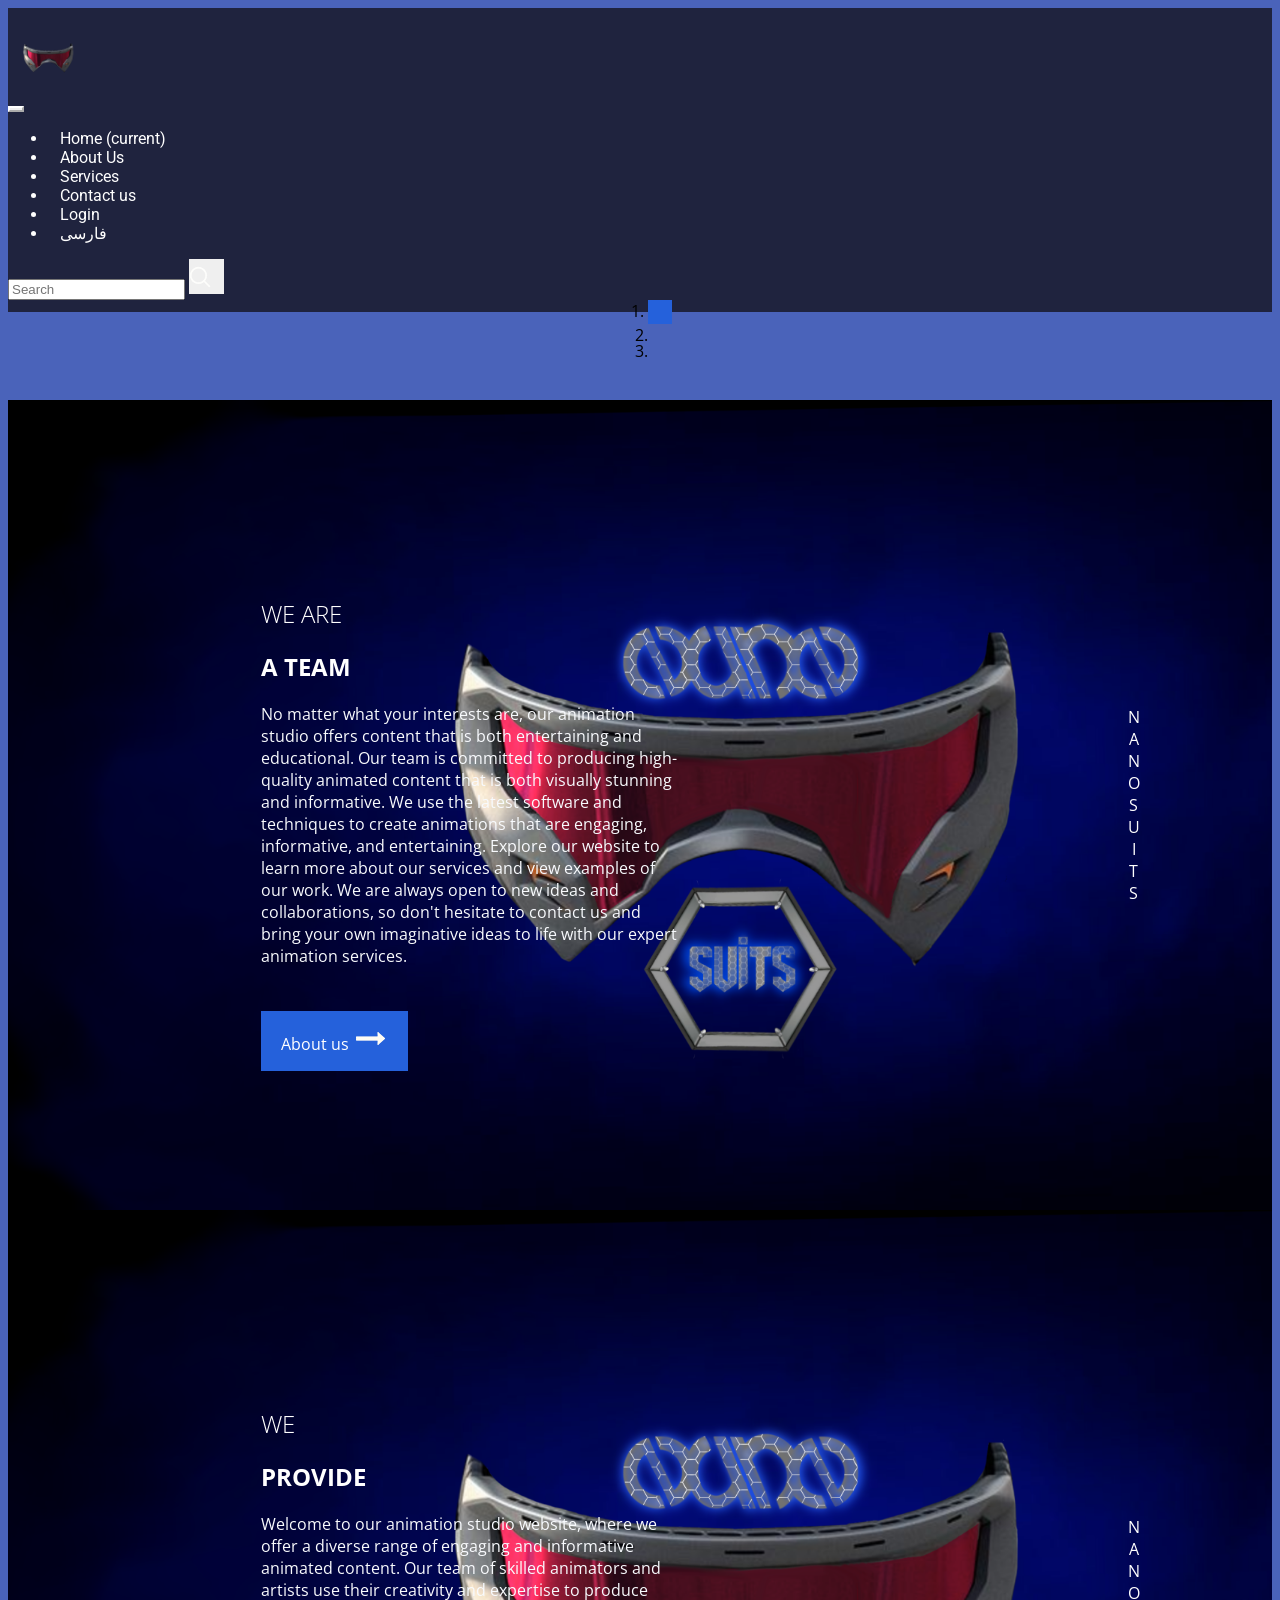
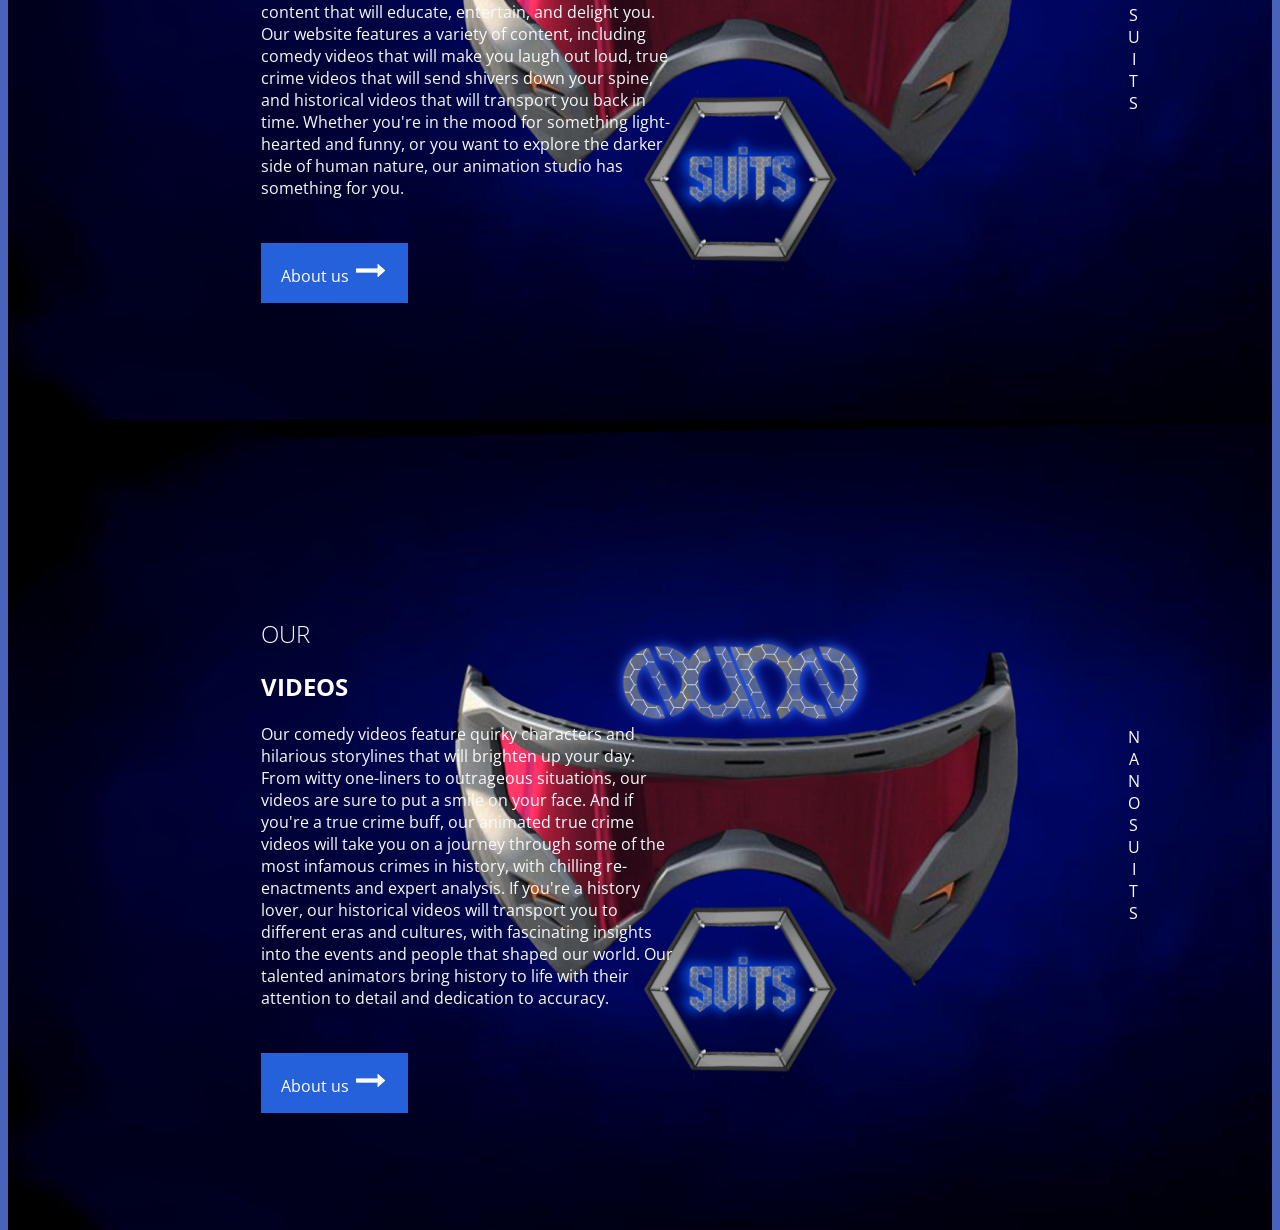
==== index.html @ 0469ad99 "Add files via upload" ====
<!DOCTYPE html>
<html>

<head>
  <!-- Basic -->
  <meta charset="utf-8" />
  <meta http-equiv="X-UA-Compatible" content="IE=edge" />
  <!-- Mobile Metas -->
  <meta name="viewport" content="width=device-width, initial-scale=1, shrink-to-fit=no" />
  <!-- Site Metas -->
  <meta name="keywords" content="" />
  <meta name="description" content="" />
  <meta name="author" content="" />

  <title>Nano Suits</title>

  <!-- slider stylesheet -->
  <link rel="stylesheet" type="text/css"
    href="https://cdnjs.cloudflare.com/ajax/libs/OwlCarousel2/2.1.3/assets/owl.carousel.min.css" />

  <!-- bootstrap core css -->
  <link rel="stylesheet" type="text/css" href="css/bootstrap.css" />

  <!-- fonts style -->
  <link href="https://fonts.googleapis.com/css?family=Open+Sans:300,400,600,700|Roboto:400,500&display=swap"
    rel="stylesheet" />
  <!-- Custom styles for this template -->
  <link href="css/style.css" rel="stylesheet" />
  <!-- responsive style -->
  <link href="css/responsive.css" rel="stylesheet" />
</head>

<body>
  <!-- header section strats -->
  <header class="header_section">
    <div class="container">
      <nav class="navbar navbar-expand-lg custom_nav-container ">
        <a class="navbar-brand" href="#">
          <div class="logo_box">
            <img src="images/logo.png" alt="" />
          </div>
        </a>
        <button class="navbar-toggler" type="button" data-toggle="collapse" data-target="#navbarSupportedContent"
          aria-controls="navbarSupportedContent" aria-expanded="false" aria-label="Toggle navigation">
          <span class="navbar-toggler-icon"></span>
        </button>

        <div class="collapse navbar-collapse" id="navbarSupportedContent">
          <ul class="navbar-nav ml-auto mr-2">
            <li class="nav-item active">
              <a class="nav-link" href="index.html">Home <span class="sr-only">(current)</span></a>
            </li>
            <li class="nav-item">
              <a class="nav-link" href="en/aboutEn.html">About Us </a>
            </li>
            <li class="nav-item">
              <a class="nav-link" href="en/serviceEn.html">Services</a>
            </li>
            <li class="nav-item">
              <a class="nav-link" href="../contact.html">Contact us</a>
            </li>
            <li class="nav-item">
              <a class="nav-link" href="login.php">Login</a>
            </li>
            <li class="nav-item">
              <a class="nav-link" href="Pe/indexPe.html">فارسی</a>
            </li>
          </ul>
          <form class="form-inline my-2 my-lg-0">
            <input class="form-control nav_search-input mr-sm-2 d-none" type="search" placeholder="Search"
              aria-label="Search" value="" />
            <button class="btn  my-2 my-sm-0 nav_search-btn" type="submit"></button>
          </form>
        </div>
      </nav>
    </div>
  </header>
  <!-- end header section -->

  <!-- slider section -->
  <section class=" slider_section">
    <div id="carouselExampleIndicators" class="carousel slide vert" data-ride="carousel">
      <ol class="carousel-indicators">
        <li data-target="#carouselExampleIndicators" data-slide-to="0" class="active"></li>
        <li data-target="#carouselExampleIndicators" data-slide-to="1"></li>
        <li data-target="#carouselExampleIndicators" data-slide-to="2"></li>
      </ol>
      <div class="carousel-inner">
        <div class="carousel-item active">
          <div class="slider_box">
            <div class="fixed_company-detail">
              <p>
                Nano Suits
              </p>
            </div>
            <div class="slider-detail">
              <div class="slider_detail-heading">
                <h2>
                  We Are
                </h2>
                <h1>
                  A team
                </h1>
              </div>
              <div class="slider_detail-text">
                <p>
                  No matter what your interests are, our animation studio offers content that is both entertaining and educational.
                   Our team is committed to producing high-quality animated content that is both visually stunning and informative. 
                  We use the latest software and techniques to create animations that are engaging, informative, and entertaining. 
                  Explore our website to learn more about our services and view examples of our work. We are always open to new ideas and collaborations,
                   so don't hesitate to contact us and bring your own imaginative ideas to life with our expert animation services.
                </p>
              </div>
              <div class="slider_detail-btn">
                <a href="en/aboutEn.html">
                  <span>
                    About us
                  </span>
                  <img src="images/arrow.png" alt="" class="ml-2" />
                </a>
              </div>
            </div>
          </div>
        </div>
        <div class="carousel-item">
          <div class="slider_box">
            <div class="fixed_company-detail">
              <p>
                Nano Suits
              </p>
            </div>
            <div class="slider-detail">
              <div class="slider_detail-heading">
                <h2>
                  We 
                </h2>
                <h1>
                  Provide
                </h1>
              </div>
              <div class="slider_detail-text">
                <p>
                  Welcome to our animation studio website, where we offer a diverse range of engaging and informative animated content. 
                  Our team of skilled animators and artists use their creativity and expertise to produce content that will educate, entertain, and delight you.
                   Our website features a variety of content, including comedy videos that will make you laugh out loud, true crime videos that will send shivers down your spine, and historical videos that will transport you back in time. Whether you're in the mood for something light-hearted and funny, or you want to explore the darker side of human nature, our animation studio has something for you.
                </p>
              </div>
              <div class="slider_detail-btn">
                <a href="en/aboutEn.html">
                  <span>
                    About us
                  </span>
                  <img src="images/arrow.png" alt="" class="ml-2" />
                </a>
              </div>
            </div>
          </div>
        </div>
        <div class="carousel-item">
          <div class="slider_box">
            <div class="fixed_company-detail">
              <p>
                Nano Suits
              </p>
            </div>
            <div class="slider-detail">
              <div class="slider_detail-heading">
                <h2>
                  Our 
                </h2>
                <h1>
                  Videos
                </h1>
              </div>
              <div class="slider_detail-text">
                <p>
                  Our comedy videos feature quirky characters and hilarious storylines that will brighten up your day. 
                  From witty one-liners to outrageous situations, our videos are sure to put a smile on your face. 
                  And if you're a true crime buff, our animated true crime videos will take you on a journey through some of the most infamous crimes in history, 
                  with chilling re-enactments and expert analysis.
                  If you're a history lover, our historical videos will transport you to different eras and cultures, with fascinating insights into the events 
                  and people that shaped our world. Our talented animators bring history to life with their attention to detail and dedication to accuracy.                 
                </p>
              </div>
              <div class="slider_detail-btn">
                <a href="en/aboutEn.html">
                  <span>
                    About us
                  </span>
                  <img src="images/arrow.png" alt="" class="ml-2" />
                </a>
              </div>
            </div>
          </div>
        </div>
      </div>
      <a class="carousel-control-prev" href="#carouselExampleIndicators" role="button" data-slide="prev">
        <span class="carousel-control-prev-icon" aria-hidden="true"></span>
        <span class="sr-only">Previous</span>
      </a>
      <a class="carousel-control-next" href="#carouselExampleIndicators" role="button" data-slide="next">
        <span class="carousel-control-next-icon" aria-hidden="true"></span>
        <span class="sr-only">Next</span>
      </a>
    </div>
  </section>

  <!-- end slider section -->

  <!-- welcome section -->
  <!-- <section class="welcome_section layout_padding">
    <div class="container-fluid">
      <div class="row">
        <div class=" col-md-6">
          <div>
            <img class="img-fluid" src="images/welcome.jpg" alt="" />
          </div>
        </div>
        <div class=" col-md-6">
          <div class="welcome_detail">
            <h3>
              our
            </h3>
            <h2>
               way
            </h2>
            <p>
              No matter what your interests are, our animation studio offers content that is both entertaining and educational. Our team is committed to producing high-quality animated content that is both visually stunning and informative. 
              We use the latest software and techniques to create animations that are engaging, informative, and entertaining. Explore our website to learn more about our services and view examples of our work. We are always open to new ideas and collaborations, so don't hesitate to contact us and bring your own imaginative ideas to life with our expert animation services.
              
            </p>
            <div class="welcome_detail-btn">
              <a href="">
                <span>
                  Read More
                </span>
                <img src="images/arrow-black.png" alt="" class="ml-2" />
              </a>
            </div>
          </div>
        </div>
      </div>
    </div>
  </section> -->
  <!-- end welcome section -->

  <!-- service section -->

  <!-- <section class="service_section ">
    <div class="container">
      <div class="service_detail">
        <h3>
          our moments 
        </h3>
        <h2>
          to share
        </h2>
      </div>
      <div class="service_img-container">
        <div class="service_img-box i-box-1">
          <a href="en/TheDailyQuotesEn.html"> The Daily Quotes </a>
        </div>
        <div class="service_img-box i-box-2">
          <a href="en/SienceCupEn.html"> Sience Cup </a>
        </div>
        <div class="service_img-box i-box-2">
          <a href="en/SiFiEn.html"> Si-Fi </a>
        </div>
        <div class="service_img-box i-box-1">
          <a href="en/PhysicsForEveryoneEn.html"> Physics For Everyone </a>
        </div>
        <div class="service_img-box i-box-3">
          <a href="en/fluffyFruitsEn.html"> fluffy fruits </a>
        </div>
        <div class="service_img-box i-box-4">
          <a href="en/ButWhyEn.html"> But why </a>
        </div>
        <div class="service_img-box i-box-5">
          <a href="en/HistoryEn.html"> History </a>
        </div>
        <div class="service_img-box i-box-6">
          <a href="en/psychoEn.html"> Psycho Sphere </a>
        </div>
        <div class="service_img-box i-box-1">
          <a href="en/simpleGunner.html"> Simple Gunner </a>
        </div>
      </div>
      <div class="service_btn">
        <a href="">
          <span>
            Read More
          </span>
          <img src="images/arrow-black.png" alt="" class="ml-2" />
        </a>
      </div>
    </div>
  </section> -->

  <!-- end service section -->

  <!-- security section -->

  <!-- <section class="security_section layout_padding">
    <h3>
      Our Top 


    </h3>
    <h2>
      Release
    </h2>
    <div class="security_container">
      <div class="carousel-wrap">
        <div class="owl-carousel">
          <div class="item">
            <div class="security_img-box i-box-1">
              <a href=""> View More</a>
            </div>
          </div>
          <div class="item">
            <div class="security_img-box i-box-2">
              <a href=""> View More</a>
            </div>
          </div>
          <div class="item">
            <div class="security_img-box i-box-3">
              <a href=""> View More</a>
            </div>
          </div>

        </div>
      </div>
    </div>
    <div class="security_btn">
      <a href="">
        <span>
          Read More
        </span>
        <img src="images/arrow-black.png" alt="" class="ml-2" />
      </a>
    </div>
  </section> -->

  <!-- end security section -->


  <!-- story section -->
<!-- 
  <section class="layout_padding story_section">
    <div class="container-fluid">
      <div class="row">
        <div class=" col-md-6">
          <div>
            <img class="img-fluid" src="images/security.jpg" alt="" />
          </div>
        </div>
        <div class=" col-md-6">
          <div class="story_detail">
            <h3>
              Our
            </h3>
            <h2>
              Success Stories
            </h2>
            <p>
              Story of a sience lover animation team with its fun frames
            </p>
            <div class="story_detail-btn">
              <a href="">
                <span>
                  Read More
                </span>
                <img src="images/arrow-black.png" alt="" class="ml-2" />
              </a>
            </div>
          </div>
        </div>
      </div>
    </div>
  </section> -->

  <!-- end story section -->

  <!-- contact section -->
  <section class="contact_section layout_padding-top">
    <div class="container-fluid">
      <div class="row">
        <div class=" col-md-6">
          <div id="map" class="h-100 w-100 ">
            <iframe src="https://www.google.com/maps/embed?pb=!1m18!1m12!1m3!1d3468.4149896916256!2d52.47567531549791!3d2
            9.620688045419886!2m3!1f0!2f0!3f0!3m2!1i1024!2i768!4f13.1!3m3!1m2!1s0x3fb213c6233230bd%3A0x8bb3fa8abf10c9ea!2sFars%20Provinc
            e%2C%20Shiraz%2C%20Golshan%2C%20Shahid%20Aghaie%20St%2C%20Iran!5e0!3m2!1sen!2sat!4v1665692423628!5m2!1sen!2
            sat" width="895" height="590" style="border:0;" allowfullscreen="" loading="lazy"
              referrerpolicy="no-referrer-when-downgrade"></iframe>

          </div>
        </div>
        <div class=" col-md-6 contact_form-container">
          <div class="contact_box">
            <form methos="post" action="submit.php">
              <input type="text" name="Name" placeholder="Your Name" required>
              <input type="email" name="Email" placeholder="Email" required>
              <input type="tel" name="Number" placeholder="Phone Number with country code" required>
              <input type="text" name="Message" placeholder="Message" required>
              <div>
                <button type="submit">
                  Submit
                </button>
              </div>
            </form>
          </div>
        </div>
      </div>

    </div>
    </div>
  </section>

  <!-- end contact section -->

  <!-- info section -->
  <section class="info_section layout_padding">
    <div class="container">
      <div class="row">
        <div class=" col-md-4 info_detail">
          <div>
            <p>
              to contact us please fill the form or send an email.<br>
              with newsletter u will be notified with release of each of our series, definately no spamm thing.
            </p>
          </div>
        </div>
        <div class=" col-md-4 address_container">
          <!-- <div>
            <h3>
              Address:
            </h3>
            <div class="address_link-container">
              <a href="">
                <img src="images/location.png" alt="">
                <span> Address: 
                </span>
              </a>
              <a href="">
                <img src="images/phone.png" alt="">
                <span> Tel: 
                </span>
              </a>
              <a href="">
                <img src="images/mail.png" alt="">
                <span>
                  Email: 
                </span>
              </a>
            </div>
          </div> -->
        </div>
        <div class=" col-md-4 news_container">
          <div>
            <div>
              <h3>
                newsletter

              </h3>
              <form action="">
                <input type="email" name="newsletter" id="newsletter" placeholder="ENTER YOUR EMAIL">
                <div>
                  <button type="submit">
                    Subscribe
                  </button>
                </div>
              </form>
            </div>
            <div class="social_container">
              <div>
                <img src="images/fb.png" alt="">
              </div>
              <div>
                <img src="images/twitter.png" alt="">
              </div>
              <div>
                <img src="images/linkedin.png" alt="">
              </div>
              <div>
                <img src="images/youtube.png" alt="">
              </div>
            </div>
          </div>
        </div>
      </div>
    </div>
  </section>

  <!-- end info section -->


  <!-- footer section -->
  <section class="container-fluid footer_section">
    <p>
      Copyright &copy; 2019 All Rights Reserved 
      <a href="https://html.design/"> Html Templates</a>
    </p>
  </section>
  <!-- footer section -->

  <script type="text/javascript" src="js/jquery-3.4.1.min.js"></script>
  <script type="text/javascript" src="js/bootstrap.js"></script>
  <script type="text/javascript" src="https://cdnjs.cloudflare.com/ajax/libs/OwlCarousel2/2.2.1/owl.carousel.min.js">
  </script>
  <script type="text/javascript">
    $(".owl-carousel").owlCarousel({
      loop: true,
      margin: 20,
      nav: true,
      navText: [],
      autoplay: true,
      autoplayHoverPause: true,
      responsive: {
        0: {
          items: 1
        },
        600: {
          items: 2
        },
        1000: {
          items: 3
        }
      }
    });
  </script>

  <script>
    $(".nav_search-btn").click(function () {
      if ($(".nav_search-input").hasClass("d-none")) {
        event.preventDefault();
        $(".nav_search-input")
          .animate({
            left: "-1000px"
          },
            "1000000"
          )
          .removeClass("d-none");
      } else {
        $(".nav_search-input")
          .animate({
            left: "0px"
          },
            "1000000"
          )
          .addClass("d-none");
      }
    });
  </script>

  <script>
    // This example adds a marker to indicate the position of Bondi Beach in Sydney,
    // Australia.
    function initMap() {
      var map = new google.maps.Map(document.getElementById('map'), {
        zoom: 11,
        center: {
          lat: 40.645037,
          lng: -73.880224
        },
      });

      var image = 'images/maps-and-flags.png';
      var beachMarker = new google.maps.Marker({
        position: {
          lat: 40.645037,
          lng: -73.880224
        },
        map: map,
        icon: image
      });
    }
  </script>
  <!-- google map js -->

  <!-- end google map js -->

</body>

</html>
---- css/style.css ----
body {
  font-family: "Open Sans", sans-serif;
  background-color: #4a63ba ;
}

.layout_padding {
  padding: 75px 0;
}

.layout_padding-top {
  padding-top: 75px;
}

.layout_padding-bottom {
  padding-bottom: 75px;
}

/*header section*/

.header_section {
  font-family: "Roboto", sans-serif;
  background-color: #1f233e;
  color: #fff;
  min-height: 90px;
  padding: 1% 0;
}

.custom_nav-container.navbar-expand-lg .navbar-nav .nav-link {
  color: #fff;
  padding-left: 12px;
  padding-right: 12px;
}

a,
a:hover,
a:focus {
  text-decoration: none;
}

.btn,
.btn:focus {
  outline: none !important;
  box-shadow: none;
}

.custom_nav-container .navbar-toggler {
  border-color: #fff;
  outline: none;
}

.custom_nav-container .navbar-toggler .navbar-toggler-icon {
  background-image: url(../images/menu.png);
}

.custom_nav-container .nav_search-btn {
  background-image: url(../images/search-icon.png);

  background-size: 22px;
  background-repeat: no-repeat;
  background-position-y: 7px;
  width: 35px;
  height: 35px;
  padding: 0;
  border: none;
}

.navbar {
}

.nav-link:hover {
  color: #fefefe;
}

.logo_box {
  width: 80px;
}

.logo_box img {
  width: 100%;
}

.call_to_btn {
  display: inline-block;
  color: #fefefe;
  padding: 10px 35px;
  background-color: #f6bb08;
  margin-top: 5%;
  margin-bottom: 20%;
  border-radius: 0;
}

/*end header section*/

/* slider section */

.slider_section {
  height: calc(100vh - 90px);
}

.slider_section .carousel-indicators {
  top: 50%;
  left: -75px;
  transform: translateY(-50%);
  display: block;
  bottom: unset;
  right: unset;
}

.slider_section .carousel-indicators li {
  width: 16px;
  height: 16px;
  opacity: 1;
  margin: 0 auto;
}

.slider_section .carousel-indicators .active {
  width: 24px;
  height: 24px;
  background-color: #2561db;
}

.carousel-control-prev,
.carousel-control-next {
  display: none;
}

.vert .carousel-item-next.carousel-item-left,
.vert .carousel-item-prev.carousel-item-right {
  -webkit-transform: translate3d(0, 0, 0);
  transform: translate3d(0, 0, 0);
}

.vert .carousel-item-next,
.vert .active.carousel-item-right {
  -webkit-transform: translate3d(0, 100%, 0);
  transform: translate3d(0, 100% 0);
}

.vert .carousel-item-prev,
.vert .active.carousel-item-left {
  -webkit-transform: translate3d(0, -100%, 0);
  transform: translate3d(0, -100%, 0);
}

.slider_section .slider_box {
  display: flex;
  position: relative;
  height: calc(100vh - 90px);
  background-image: url(../images/banner.jpg);
  background-size: cover;
  background-repeat: no-repeat;
}

.slider_section .slider_box .fixed_company-detail {
  position: absolute;
  top: 50%;
  right: 10%;
  transform: translate(-50%, -50%);
}

.slider_section .slider_box .fixed_company-detail p {
  width: 12px;
  text-align: center;
  word-break: break-word;
  color: #fff;
  text-transform: uppercase;
}

.slider_section .slider_box .slider-detail {
  color: #fff;
  width: 60%;
  margin-top: 14%;
  margin-left: 20%;
}

.slider_section .slider_box .slider-detail .slider_detail-heading h2 {
  font-weight: 100;
  text-transform: uppercase;
}

.slider_section .slider_box .slider-detail .slider_detail-heading h1 {
  font-weight: 700;
  text-transform: uppercase;
}

.slider_section .slider_box .slider-detail .slider_detail-text {
  width: 55%;
  color: #f8fafd;
}

.slider_section .slider_box .slider-detail .slider_detail-btn {
  display: flex;
}

.slider_section .slider_box .slider-detail .slider_detail-btn a {
  margin-top: 28px;
  padding: 16px 20px;
  background-color: #2561db;
  color: #fff;
}

/* end slider section */



.test1ul {
  list-style-type: none;
  padding: 0;
  margin-top: 30px;
  display: flex;
  justify-content: center;
  align-items: center;
  flex-wrap: wrap;
}

.test2li {
  background-color: #a6422e;
  box-shadow: 0 2px 5px rgba(0, 0, 0, 0.1);
  border-radius: 5px;
  margin: 10px;
  padding: 20px;
  width: 300px;
  text-align: center;
  transition: box-shadow 0.3s ease-in-out;
}

li:hover {
  box-shadow: 0 4px 10px rgba(0, 0, 0, 0.1);
}

.job-description-placeholder {
  color: #bbbbbb;
  font-size: 12px;
  font-style: italic;
}




/* welcome section */
.welcome_section {
}

.welcome_section .col-md-6 {
  padding: 0 4%;
}

.welcome_detail {
  width: 75%;
}

.welcome_detail h2 {
  text-transform: uppercase;
  color: #0c0b09;
  font-weight: bold;
}

.welcome_detail h3 {
  text-transform: uppercase;
  color: #254a93;
  position: relative;
}

.welcome_detail h3::after {
  position: absolute;
  bottom: 0;
  left: 0;
  content: "";
  height: 1.5px;
  width: 140px;
  background-color: #36bb25;
}

.welcome_detail h2,
.welcome_detail p,
.welcome_detail .welcome_detail-btn {
  margin-top: 25px;
}

.welcome_section .welcome_detail-btn a,
.welcome_section .welcome_detail-btn a:hover {
  text-transform: uppercase;

  color: #0c0b09;
}

.welcome_section .welcome_detail-btn a img {
  width: 25px;
}

/* end welcome section */

/* service section */

.service_section .container {
  padding: 0 50px;
}

.service_detail h2 {
  text-transform: uppercase;
  color: #0c0b09;
  font-weight: bold;
}

.service_detail h3 {
  text-transform: uppercase;
  color: #254a93;
  position: relative;
}

.service_detail h3::after {
  position: absolute;
  bottom: 0;
  left: 0;
  content: "";
  height: 1.5px;
  width: 45px;
  background-color: #36bb25;
}

.service_section .service_img-container {
  display: flex;
  flex-wrap: wrap;
  padding-top: 40px;
}

.service_section .service_img-container .service_img-box {
  display: flex;
  justify-content: center;
  align-items: center;
  min-width: 300px;
  height: 500px;
  background-size: cover;
}

.service_img-container .service_img-box.i-box-1 {
  width: 60%;
  background-image: url(../images/biology.png);
}

.service_img-container .service_img-box.i-box-2 {
  width: 60%;
  background-image: url(../images/physicsac.png);
}

.service_img-container .service_img-box.i-box-3 {
  width: 60%;
  background-image: url(../images/realismt.png);
}

.service_img-container .service_img-box.i-box-4 {
  width: 60%;
  background-image: url(../images/SienceCup.png);
}

.service_img-container .service_img-box.i-box-5 {
  width: 60%;
  background-image: url(../images/elon_musk_sitting.png);
}

.service_img-container .service_img-box.i-box-6 {
  width: 60%;
  background-image: url(../images/psycho.png);
}

.service_section .service_img-container a,
.service_section .service_img-container a:hover {
  color: #fff;
  text-transform: uppercase;
  padding: 15px 40px;
}

.service_section .service_img-container .service_img-box:hover {
  cursor: pointer;
}

.service_section .service_img-container .service_img-box:hover a {
  background-color: #2561db;
}

.service_btn {
  margin-top: 20px;
  display: flex;
  justify-content: center;
}

.service_btn a,
.service_btn a:hover {
  text-transform: uppercase;

  color: #0c0b09;
}

.service_btn a img {
  width: 25px;
}

/* end service section */

/* security section */
.security_section {
}

.security_section h2 {
  text-transform: uppercase;
  color: #0c0b09;
  font-weight: bold;
  text-align: center;
  margin-bottom: 35px;
}

.security_section h3 {
  text-transform: uppercase;
  color: #254a93;
  position: relative;
  text-align: center;
}

.security_section h3::after {
  position: absolute;
  bottom: 0;
  left: 50%;
  transform: translateX(-50%);
  content: "";
  height: 1.5px;
  width: 140px;
  background-color: #36bb25;
}

.security_section .security_container {
  width: 90%;
  margin: 0 auto;
}

.security_section .security_img-box {
  display: flex;
  justify-content: center;
  align-items: center;
  background-size: cover;
  width: 300px;
  height: 490px;
  margin: 0 auto;
  z-index: 999;
}

.security_section .security_img-box.i-box-1 {
  background-image: url(../images/bikini.png);
}

.security_section .security_img-box.i-box-2 {
  background-image: url(../images/history.png);
}

.security_section .security_img-box.i-box-3 {
  background-image: url(../images/sifi.png);
}

.security_section .security_img-box.i-box-4 {
  background-image: url(../images/avocado.png);
}
.security_section .security_img-box a {
  display: none;
  opacity: 0;
  text-transform: uppercase;
  padding: 8px 12px;
  border: 1.5px solid #f0f0f0;
  color: #fff;
}

.security_section .security_img-box:hover a {
  display: inline-block;
  opacity: 1;
}

.security_btn {
  margin-top: 20px;
  display: flex;
  justify-content: center;
}

.security_btn a,
.security_btn a:hover {
  text-transform: uppercase;

  color: #0c0b09;
}

.security_btn a img {
  width: 25px;
}

.owl-carousel .owl-nav,
.owl-carousel .owl-nav.disabled {
  display: flex;
  justify-content: space-between;
  width: 100%;
  z-index: 0;
}

.owl-carousel .owl-nav .owl-next,
.owl-carousel .owl-nav .owl-prev {
  position: absolute;
  top: 50%;
  background-color: #254a93;
  width: 70px;
  height: 40px;
  background-repeat: no-repeat;
  background-size: 22px;
  background-position: 50%;
  transform: translateY(-50%);
}

.owl-carousel .owl-nav .owl-next {
  right: -25px;
  background-image: url(../images/right-arrow.png);
}

.owl-carousel .owl-nav .owl-prev {
  left: -25px;
  background-image: url(../images/left-arrow.png);
}

/* end security section */

.story_section {
  padding: 0 4%;
}

.story_section .container-fluid {
  -webkit-box-shadow: 1px -1px 24px -13px rgba(0, 0, 0, 0.75);
  -moz-box-shadow: 1px -1px 24px -13px rgba(0, 0, 0, 0.75);
  box-shadow: 1px -1px 24px -13px rgba(0, 0, 0, 0.75);
}

.story_section .col-md-6 {
  padding: 0;
  display: flex;
  align-items: center;
  background-color: #fcfcfc;
}

.story_detail {
  margin-left: 40px;
}

.story_detail h2 {
  text-transform: uppercase;
  color: #0c0b09;
  font-weight: bold;
}

.story_detail h3 {
  text-transform: uppercase;
  color: #254a93;

  margin: 0;
}

.story_detail {
  width: 85%;
}

.story_detail .story_detail-btn {
  margin-top: 25px;
}

.story_section .story_detail-btn a,
.story_section .story_detail-btn a:hover {
  text-transform: uppercase;

  color: #0c0b09;
}

.story_section .story_detail-btn a img {
  width: 25px;
}

.contact_form-container {
  background-image: url(../images/guards.jpg);
}

.contact_form-container form {
  display: flex;
  flex-direction: column;
  align-items: flex-start;
}

.contact_form-container .contact_box {
  background-color: #00004c;
  padding: 35px 40px;
  width: 50%;
  height: 70%;
  margin: 100px 50px;
}

.contact_form-container form input,
.contact_form-container form input:focus,
.contact_form-container form input:active {
  border: solid;
  background-color: rgb(67 67 144);
  border-bottom: 3px solid #00cc99;
  width: 85%;
  margin-top: 12px;
  outline: none;
  
}

.contact_form-container form button {
  border: none;
  background-color: #254a93;
  color: #fff;
  padding: 8px 20px;
  margin-top: 15px;
}

.contact_section .row .col-md-6 {
  padding: 0;
}

/* end contact section */

/* info section */
.info_section {
  background-color: #000202;
  font-family: "Roboto", sans-serif;
}

.info_section .info_detail {
  display: flex;
  align-items: center;
}

.info_section .info_detail p {
  color: #fff;
}

.address_link-container {
  display: block;
}

.address_link-container a {
  display: flex;
  color: #fff;
  margin: 15px 0;
  align-items: center;
}

.address_link-container a img {
  margin-right: 10px;
}

.info_section .news_container h3,
.info_section .address_container h3 {
  text-transform: uppercase;
  color: #fff;
  font-size: 22px;
}

.info_section .news_container form {
  margin: 28px 0;
}

.info_section .news_container form input {
  border: none;
  background-color: #fff;
  width: 70%;
  padding: 7px 10px;
}

.info_section .news_container form button {
  border: none;
  background-color: #254a93;
  color: #fff;
  font-size: 14px;
  padding: 8px 15px;
  margin-top: 15px;
  text-transform: uppercase;
}

.info_section .news_container .social_container {
  width: 50%;
  display: flex;
  justify-content: space-between;
}

.info_section .news_container .social_container > div {
}

/* end info section */

/* footer section*/

.footer_section {
  background-color: #254a93;
  padding: 20px 0;
  font-family: "Roboto", sans-serif;
}

.footer_section p {
  color: #fff;
  margin: 0;
  text-align: center;
}

.footer_section a {
  color: #fff;
}

/* end footer section*/
---- css/responsive.css ----
@media (max-width: 1120px) {}

@media (max-width: 992px) {
    .welcome_detail {
        width: 100%;

    }

    .service_img-container .service_img-box.i-box-1 {
        width: 100%;
    }

    .service_img-container .service_img-box.i-box-2 {
        width: 100%;
    }

    .service_img-container .service_img-box.i-box-3 {
        width: 100%;
    }

    .service_img-container .service_img-box.i-box-4 {
        width: 100%;
    }

    .service_img-container .service_img-box.i-box-5 {
        width: 100%;
    }
    
    .service_img-container .service_img-box.i-box-6 {
        width: 100%;
    }



    .contact_form-container .contact_box {
        width: 75%;

    }

    .contact_form-container form input,
    .contact_form-container form input:focus,
    .contact_form-container form input:active {
        width: 100%;
    }

    .service_img-container .service_img-box {
        margin-top: 35px;
    }

    .info_section .news_container .social_container {

        width: 100%;
    }

    .owl-carousel .owl-nav,
    .owl-carousel .owl-nav.disabled {

        display: flex;
        position: absolute;
        top: 110%;
        transform: translate(-50%);
        justify-content: space-between;
        width: 40%;
        z-index: 0;
        left: 50%;

    }
}

@media (max-width: 768px) {
    .welcome_detail {

        margin-top: 25px;
    }

    .story_detail {


        margin-top: 25px;

    }

    .contact_form-container form input,
    .contact_form-container form input:focus,
    .contact_form-container form input:active {

        width: 85%;

    }

    .service_section .container {

        padding: 0;

    }

    .col-md-4.address_container {

        margin-top: 25px;

    }

    .col-md-4.news_container {

        margin-top: 25px;

    }

    .contact_section .row .col-md-6 {

        padding: 0;
        display: flex;
        align-items: center;
        justify-content: center;

    }
}

@media (max-width: 576px) {
    .slider_section .slider_box .slider-detail .slider_detail-text {

        width: 85%;
    }

    .service_section .container {

        width: 90%;
    }

    .slider_section .carousel-indicators {

        top: 95%;
        left: 25%;

        display: flex;

        justify-content: space-between;
        width: 100px;
        align-items: center;

    }

    .owl-carousel .owl-nav,
    .owl-carousel .owl-nav.disabled {


        width: 75%;


    }

    .contact_form-container .contact_box {

        width: 85%;

    }

    .contact_form-container .contact_box {


        padding: 35px 35px;

        margin: 100px 25px;

    }

    .contact_form-container form input,
    .contact_form-container form input:focus,
    .contact_form-container form input:active {
        width: 100%;
    }

    .info_section .news_container form input {
        width: 90%;

    }

}

@media (max-width: 480px) {
    .service_section .service_img-container .service_img-box {


        min-width: 275px;
        height: 250px;


    }
}

@media (min-width: 1200px) {}
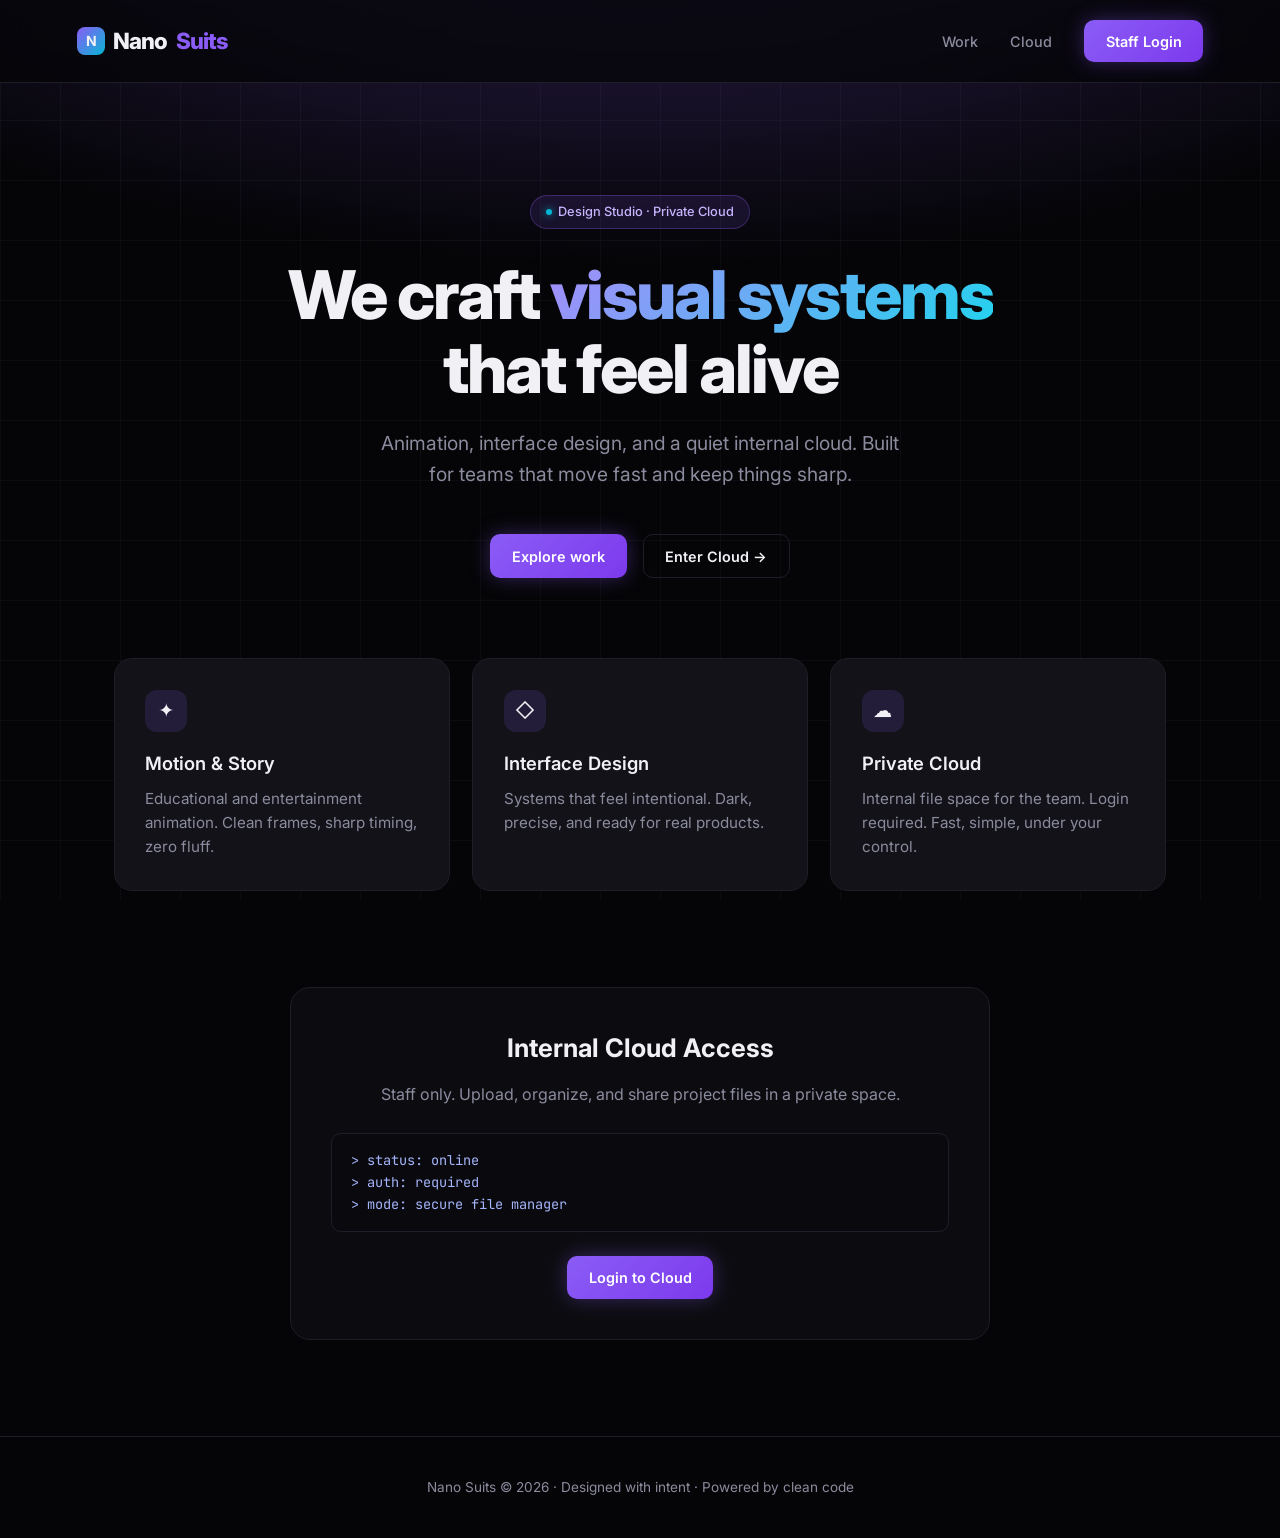
==== commit 17a0cced: "AI rewrite: modern dark design studio frontend - full clean rebuild" ====
--- a/index.html
+++ b/index.html
@@ -1,584 +1,334 @@
-<!DOCTYPE html>
-<html>
-
-<head>
-  <!-- Basic -->
-  <meta charset="utf-8" />
-  <meta http-equiv="X-UA-Compatible" content="IE=edge" />
-  <!-- Mobile Metas -->
-  <meta name="viewport" content="width=device-width, initial-scale=1, shrink-to-fit=no" />
-  <!-- Site Metas -->
-  <meta name="keywords" content="" />
-  <meta name="description" content="" />
-  <meta name="author" content="" />
-
-  <title>Nano Suits</title>
-
-  <!-- slider stylesheet -->
-  <link rel="stylesheet" type="text/css"
-    href="https://cdnjs.cloudflare.com/ajax/libs/OwlCarousel2/2.1.3/assets/owl.carousel.min.css" />
-
-  <!-- bootstrap core css -->
-  <link rel="stylesheet" type="text/css" href="css/bootstrap.css" />
-
-  <!-- fonts style -->
-  <link href="https://fonts.googleapis.com/css?family=Open+Sans:300,400,600,700|Roboto:400,500&display=swap"
-    rel="stylesheet" />
-  <!-- Custom styles for this template -->
-  <link href="css/style.css" rel="stylesheet" />
-  <!-- responsive style -->
-  <link href="css/responsive.css" rel="stylesheet" />
-</head>
-
-<body>
-  <!-- header section strats -->
-  <header class="header_section">
-    <div class="container">
-      <nav class="navbar navbar-expand-lg custom_nav-container ">
-        <a class="navbar-brand" href="#">
-          <div class="logo_box">
-            <img src="images/logo.png" alt="" />
-          </div>
-        </a>
-        <button class="navbar-toggler" type="button" data-toggle="collapse" data-target="#navbarSupportedContent"
-          aria-controls="navbarSupportedContent" aria-expanded="false" aria-label="Toggle navigation">
-          <span class="navbar-toggler-icon"></span>
-        </button>
-
-        <div class="collapse navbar-collapse" id="navbarSupportedContent">
-          <ul class="navbar-nav ml-auto mr-2">
-            <li class="nav-item active">
-              <a class="nav-link" href="index.html">Home <span class="sr-only">(current)</span></a>
-            </li>
-            <li class="nav-item">
-              <a class="nav-link" href="en/aboutEn.html">About Us </a>
-            </li>
-            <li class="nav-item">
-              <a class="nav-link" href="en/serviceEn.html">Services</a>
-            </li>
-            <li class="nav-item">
-              <a class="nav-link" href="../contact.html">Contact us</a>
-            </li>
-            <li class="nav-item">
-              <a class="nav-link" href="login.php">Login</a>
-            </li>
-            <li class="nav-item">
-              <a class="nav-link" href="Pe/indexPe.html">فارسی</a>
-            </li>
-          </ul>
-          <form class="form-inline my-2 my-lg-0">
-            <input class="form-control nav_search-input mr-sm-2 d-none" type="search" placeholder="Search"
-              aria-label="Search" value="" />
-            <button class="btn  my-2 my-sm-0 nav_search-btn" type="submit"></button>
-          </form>
-        </div>
-      </nav>
-    </div>
-  </header>
-  <!-- end header section -->
-
-  <!-- slider section -->
-  <section class=" slider_section">
-    <div id="carouselExampleIndicators" class="carousel slide vert" data-ride="carousel">
-      <ol class="carousel-indicators">
-        <li data-target="#carouselExampleIndicators" data-slide-to="0" class="active"></li>
-        <li data-target="#carouselExampleIndicators" data-slide-to="1"></li>
-        <li data-target="#carouselExampleIndicators" data-slide-to="2"></li>
-      </ol>
-      <div class="carousel-inner">
-        <div class="carousel-item active">
-          <div class="slider_box">
-            <div class="fixed_company-detail">
-              <p>
-                Nano Suits
-              </p>
-            </div>
-            <div class="slider-detail">
-              <div class="slider_detail-heading">
-                <h2>
-                  We Are
-                </h2>
-                <h1>
-                  A team
-                </h1>
-              </div>
-              <div class="slider_detail-text">
-                <p>
-                  No matter what your interests are, our animation studio offers content that is both entertaining and educational.
-                   Our team is committed to producing high-quality animated content that is both visually stunning and informative. 
-                  We use the latest software and techniques to create animations that are engaging, informative, and entertaining. 
-                  Explore our website to learn more about our services and view examples of our work. We are always open to new ideas and collaborations,
-                   so don't hesitate to contact us and bring your own imaginative ideas to life with our expert animation services.
-                </p>
-              </div>
-              <div class="slider_detail-btn">
-                <a href="en/aboutEn.html">
-                  <span>
-                    About us
-                  </span>
-                  <img src="images/arrow.png" alt="" class="ml-2" />
-                </a>
-              </div>
-            </div>
-          </div>
-        </div>
-        <div class="carousel-item">
-          <div class="slider_box">
-            <div class="fixed_company-detail">
-              <p>
-                Nano Suits
-              </p>
-            </div>
-            <div class="slider-detail">
-              <div class="slider_detail-heading">
-                <h2>
-                  We 
-                </h2>
-                <h1>
-                  Provide
-                </h1>
-              </div>
-              <div class="slider_detail-text">
-                <p>
-                  Welcome to our animation studio website, where we offer a diverse range of engaging and informative animated content. 
-                  Our team of skilled animators and artists use their creativity and expertise to produce content that will educate, entertain, and delight you.
-                   Our website features a variety of content, including comedy videos that will make you laugh out loud, true crime videos that will send shivers down your spine, and historical videos that will transport you back in time. Whether you're in the mood for something light-hearted and funny, or you want to explore the darker side of human nature, our animation studio has something for you.
-                </p>
-              </div>
-              <div class="slider_detail-btn">
-                <a href="en/aboutEn.html">
-                  <span>
-                    About us
-                  </span>
-                  <img src="images/arrow.png" alt="" class="ml-2" />
-                </a>
-              </div>
-            </div>
-          </div>
-        </div>
-        <div class="carousel-item">
-          <div class="slider_box">
-            <div class="fixed_company-detail">
-              <p>
-                Nano Suits
-              </p>
-            </div>
-            <div class="slider-detail">
-              <div class="slider_detail-heading">
-                <h2>
-                  Our 
-                </h2>
-                <h1>
-                  Videos
-                </h1>
-              </div>
-              <div class="slider_detail-text">
-                <p>
-                  Our comedy videos feature quirky characters and hilarious storylines that will brighten up your day. 
-                  From witty one-liners to outrageous situations, our videos are sure to put a smile on your face. 
-                  And if you're a true crime buff, our animated true crime videos will take you on a journey through some of the most infamous crimes in history, 
-                  with chilling re-enactments and expert analysis.
-                  If you're a history lover, our historical videos will transport you to different eras and cultures, with fascinating insights into the events 
-                  and people that shaped our world. Our talented animators bring history to life with their attention to detail and dedication to accuracy.                 
-                </p>
-              </div>
-              <div class="slider_detail-btn">
-                <a href="en/aboutEn.html">
-                  <span>
-                    About us
-                  </span>
-                  <img src="images/arrow.png" alt="" class="ml-2" />
-                </a>
-              </div>
-            </div>
-          </div>
-        </div>
-      </div>
-      <a class="carousel-control-prev" href="#carouselExampleIndicators" role="button" data-slide="prev">
-        <span class="carousel-control-prev-icon" aria-hidden="true"></span>
-        <span class="sr-only">Previous</span>
-      </a>
-      <a class="carousel-control-next" href="#carouselExampleIndicators" role="button" data-slide="next">
-        <span class="carousel-control-next-icon" aria-hidden="true"></span>
-        <span class="sr-only">Next</span>
-      </a>
-    </div>
-  </section>
-
-  <!-- end slider section -->
-
-  <!-- welcome section -->
-  <!-- <section class="welcome_section layout_padding">
-    <div class="container-fluid">
-      <div class="row">
-        <div class=" col-md-6">
-          <div>
-            <img class="img-fluid" src="images/welcome.jpg" alt="" />
-          </div>
-        </div>
-        <div class=" col-md-6">
-          <div class="welcome_detail">
-            <h3>
-              our
-            </h3>
-            <h2>
-               way
-            </h2>
-            <p>
-              No matter what your interests are, our animation studio offers content that is both entertaining and educational. Our team is committed to producing high-quality animated content that is both visually stunning and informative. 
-              We use the latest software and techniques to create animations that are engaging, informative, and entertaining. Explore our website to learn more about our services and view examples of our work. We are always open to new ideas and collaborations, so don't hesitate to contact us and bring your own imaginative ideas to life with our expert animation services.
-              
-            </p>
-            <div class="welcome_detail-btn">
-              <a href="">
-                <span>
-                  Read More
-                </span>
-                <img src="images/arrow-black.png" alt="" class="ml-2" />
-              </a>
-            </div>
-          </div>
-        </div>
-      </div>
-    </div>
-  </section> -->
-  <!-- end welcome section -->
-
-  <!-- service section -->
-
-  <!-- <section class="service_section ">
-    <div class="container">
-      <div class="service_detail">
-        <h3>
-          our moments 
-        </h3>
-        <h2>
-          to share
-        </h2>
-      </div>
-      <div class="service_img-container">
-        <div class="service_img-box i-box-1">
-          <a href="en/TheDailyQuotesEn.html"> The Daily Quotes </a>
-        </div>
-        <div class="service_img-box i-box-2">
-          <a href="en/SienceCupEn.html"> Sience Cup </a>
-        </div>
-        <div class="service_img-box i-box-2">
-          <a href="en/SiFiEn.html"> Si-Fi </a>
-        </div>
-        <div class="service_img-box i-box-1">
-          <a href="en/PhysicsForEveryoneEn.html"> Physics For Everyone </a>
-        </div>
-        <div class="service_img-box i-box-3">
-          <a href="en/fluffyFruitsEn.html"> fluffy fruits </a>
-        </div>
-        <div class="service_img-box i-box-4">
-          <a href="en/ButWhyEn.html"> But why </a>
-        </div>
-        <div class="service_img-box i-box-5">
-          <a href="en/HistoryEn.html"> History </a>
-        </div>
-        <div class="service_img-box i-box-6">
-          <a href="en/psychoEn.html"> Psycho Sphere </a>
-        </div>
-        <div class="service_img-box i-box-1">
-          <a href="en/simpleGunner.html"> Simple Gunner </a>
-        </div>
-      </div>
-      <div class="service_btn">
-        <a href="">
-          <span>
-            Read More
-          </span>
-          <img src="images/arrow-black.png" alt="" class="ml-2" />
-        </a>
-      </div>
-    </div>
-  </section> -->
-
-  <!-- end service section -->
-
-  <!-- security section -->
-
-  <!-- <section class="security_section layout_padding">
-    <h3>
-      Our Top 
-
-
-    </h3>
-    <h2>
-      Release
-    </h2>
-    <div class="security_container">
-      <div class="carousel-wrap">
-        <div class="owl-carousel">
-          <div class="item">
-            <div class="security_img-box i-box-1">
-              <a href=""> View More</a>
-            </div>
-          </div>
-          <div class="item">
-            <div class="security_img-box i-box-2">
-              <a href=""> View More</a>
-            </div>
-          </div>
-          <div class="item">
-            <div class="security_img-box i-box-3">
-              <a href=""> View More</a>
-            </div>
-          </div>
-
-        </div>
-      </div>
-    </div>
-    <div class="security_btn">
-      <a href="">
-        <span>
-          Read More
-        </span>
-        <img src="images/arrow-black.png" alt="" class="ml-2" />
-      </a>
-    </div>
-  </section> -->
-
-  <!-- end security section -->
-
-
-  <!-- story section -->
-<!-- 
-  <section class="layout_padding story_section">
-    <div class="container-fluid">
-      <div class="row">
-        <div class=" col-md-6">
-          <div>
-            <img class="img-fluid" src="images/security.jpg" alt="" />
-          </div>
-        </div>
-        <div class=" col-md-6">
-          <div class="story_detail">
-            <h3>
-              Our
-            </h3>
-            <h2>
-              Success Stories
-            </h2>
-            <p>
-              Story of a sience lover animation team with its fun frames
-            </p>
-            <div class="story_detail-btn">
-              <a href="">
-                <span>
-                  Read More
-                </span>
-                <img src="images/arrow-black.png" alt="" class="ml-2" />
-              </a>
-            </div>
-          </div>
-        </div>
-      </div>
-    </div>
-  </section> -->
-
-  <!-- end story section -->
-
-  <!-- contact section -->
-  <section class="contact_section layout_padding-top">
-    <div class="container-fluid">
-      <div class="row">
-        <div class=" col-md-6">
-          <div id="map" class="h-100 w-100 ">
-            <iframe src="https://www.google.com/maps/embed?pb=!1m18!1m12!1m3!1d3468.4149896916256!2d52.47567531549791!3d2
-            9.620688045419886!2m3!1f0!2f0!3f0!3m2!1i1024!2i768!4f13.1!3m3!1m2!1s0x3fb213c6233230bd%3A0x8bb3fa8abf10c9ea!2sFars%20Provinc
-            e%2C%20Shiraz%2C%20Golshan%2C%20Shahid%20Aghaie%20St%2C%20Iran!5e0!3m2!1sen!2sat!4v1665692423628!5m2!1sen!2
-            sat" width="895" height="590" style="border:0;" allowfullscreen="" loading="lazy"
-              referrerpolicy="no-referrer-when-downgrade"></iframe>
-
-          </div>
-        </div>
-        <div class=" col-md-6 contact_form-container">
-          <div class="contact_box">
-            <form methos="post" action="submit.php">
-              <input type="text" name="Name" placeholder="Your Name" required>
-              <input type="email" name="Email" placeholder="Email" required>
-              <input type="tel" name="Number" placeholder="Phone Number with country code" required>
-              <input type="text" name="Message" placeholder="Message" required>
-              <div>
-                <button type="submit">
-                  Submit
-                </button>
-              </div>
-            </form>
-          </div>
-        </div>
-      </div>
-
-    </div>
-    </div>
-  </section>
-
-  <!-- end contact section -->
-
-  <!-- info section -->
-  <section class="info_section layout_padding">
-    <div class="container">
-      <div class="row">
-        <div class=" col-md-4 info_detail">
-          <div>
-            <p>
-              to contact us please fill the form or send an email.<br>
-              with newsletter u will be notified with release of each of our series, definately no spamm thing.
-            </p>
-          </div>
-        </div>
-        <div class=" col-md-4 address_container">
-          <!-- <div>
-            <h3>
-              Address:
-            </h3>
-            <div class="address_link-container">
-              <a href="">
-                <img src="images/location.png" alt="">
-                <span> Address: 
-                </span>
-              </a>
-              <a href="">
-                <img src="images/phone.png" alt="">
-                <span> Tel: 
-                </span>
-              </a>
-              <a href="">
-                <img src="images/mail.png" alt="">
-                <span>
-                  Email: 
-                </span>
-              </a>
-            </div>
-          </div> -->
-        </div>
-        <div class=" col-md-4 news_container">
-          <div>
-            <div>
-              <h3>
-                newsletter
-
-              </h3>
-              <form action="">
-                <input type="email" name="newsletter" id="newsletter" placeholder="ENTER YOUR EMAIL">
-                <div>
-                  <button type="submit">
-                    Subscribe
-                  </button>
-                </div>
-              </form>
-            </div>
-            <div class="social_container">
-              <div>
-                <img src="images/fb.png" alt="">
-              </div>
-              <div>
-                <img src="images/twitter.png" alt="">
-              </div>
-              <div>
-                <img src="images/linkedin.png" alt="">
-              </div>
-              <div>
-                <img src="images/youtube.png" alt="">
-              </div>
-            </div>
-          </div>
-        </div>
-      </div>
-    </div>
-  </section>
-
-  <!-- end info section -->
-
-
-  <!-- footer section -->
-  <section class="container-fluid footer_section">
-    <p>
-      Copyright &copy; 2019 All Rights Reserved 
-      <a href="https://html.design/"> Html Templates</a>
-    </p>
-  </section>
-  <!-- footer section -->
-
-  <script type="text/javascript" src="js/jquery-3.4.1.min.js"></script>
-  <script type="text/javascript" src="js/bootstrap.js"></script>
-  <script type="text/javascript" src="https://cdnjs.cloudflare.com/ajax/libs/OwlCarousel2/2.2.1/owl.carousel.min.js">
-  </script>
-  <script type="text/javascript">
-    $(".owl-carousel").owlCarousel({
-      loop: true,
-      margin: 20,
-      nav: true,
-      navText: [],
-      autoplay: true,
-      autoplayHoverPause: true,
-      responsive: {
-        0: {
-          items: 1
-        },
-        600: {
-          items: 2
-        },
-        1000: {
-          items: 3
-        }
-      }
-    });
-  </script>
-
-  <script>
-    $(".nav_search-btn").click(function () {
-      if ($(".nav_search-input").hasClass("d-none")) {
-        event.preventDefault();
-        $(".nav_search-input")
-          .animate({
-            left: "-1000px"
-          },
-            "1000000"
-          )
-          .removeClass("d-none");
-      } else {
-        $(".nav_search-input")
-          .animate({
-            left: "0px"
-          },
-            "1000000"
-          )
-          .addClass("d-none");
-      }
-    });
-  </script>
-
-  <script>
-    // This example adds a marker to indicate the position of Bondi Beach in Sydney,
-    // Australia.
-    function initMap() {
-      var map = new google.maps.Map(document.getElementById('map'), {
-        zoom: 11,
-        center: {
-          lat: 40.645037,
-          lng: -73.880224
-        },
-      });
-
-      var image = 'images/maps-and-flags.png';
-      var beachMarker = new google.maps.Marker({
-        position: {
-          lat: 40.645037,
-          lng: -73.880224
-        },
-        map: map,
-        icon: image
-      });
-    }
-  </script>
-  <!-- google map js -->
-
-  <!-- end google map js -->
-
-</body>
-
+<!DOCTYPE html>
+<html lang="en">
+<head>
+  <meta charset="UTF-8">
+  <meta name="viewport" content="width=device-width, initial-scale=1.0">
+  <title>Nano Suits — AI Design Studio</title>
+  <meta name="description" content="Nano Suits — Design studio with private cloud. Clean. Fast. Powerful.">
+  <link rel="preconnect" href="https://fonts.googleapis.com">
+  <link href="https://fonts.googleapis.com/css2?family=Inter:wght@300;400;500;600;700;800&family=JetBrains+Mono:wght@400;500&display=swap" rel="stylesheet">
+  <style>
+    :root {
+      --bg: #050507;
+      --surface: #0c0c10;
+      --card: #121218;
+      --border: #1e1e28;
+      --text: #f0f0f5;
+      --muted: #8b8b9e;
+      --accent: #8b5cf6;
+      --accent2: #06b6d4;
+      --glow: rgba(139, 92, 246, 0.35);
+    }
+
+    * { margin: 0; padding: 0; box-sizing: border-box; }
+
+    body {
+      font-family: 'Inter', system-ui, sans-serif;
+      background: var(--bg);
+      color: var(--text);
+      line-height: 1.6;
+      min-height: 100vh;
+      overflow-x: hidden;
+    }
+
+    /* Background grid + glow */
+    body::before {
+      content: '';
+      position: fixed;
+      inset: 0;
+      background: 
+        radial-gradient(ellipse 80% 50% at 50% -20%, var(--glow), transparent),
+        linear-gradient(rgba(30,30,40,0.3) 1px, transparent 1px),
+        linear-gradient(90deg, rgba(30,30,40,0.3) 1px, transparent 1px);
+      background-size: 100% 100%, 60px 60px, 60px 60px;
+      pointer-events: none;
+      z-index: 0;
+    }
+
+    header {
+      position: relative;
+      z-index: 10;
+      display: flex;
+      justify-content: space-between;
+      align-items: center;
+      padding: 1.25rem 6%;
+      border-bottom: 1px solid var(--border);
+      background: rgba(5,5,7,0.75);
+      backdrop-filter: blur(16px);
+    }
+
+    .logo {
+      font-weight: 800;
+      font-size: 1.4rem;
+      letter-spacing: -0.8px;
+      display: flex;
+      align-items: center;
+      gap: 0.5rem;
+    }
+    .logo-mark {
+      width: 28px;
+      height: 28px;
+      background: linear-gradient(135deg, var(--accent), var(--accent2));
+      border-radius: 8px;
+      display: grid;
+      place-items: center;
+      font-size: 14px;
+      font-weight: 700;
+    }
+    .logo span { color: var(--accent); }
+
+    nav {
+      display: flex;
+      align-items: center;
+      gap: 2rem;
+    }
+    nav a {
+      color: var(--muted);
+      text-decoration: none;
+      font-size: 0.9rem;
+      font-weight: 500;
+      transition: color 0.2s;
+    }
+    nav a:hover { color: var(--text); }
+
+    .btn {
+      display: inline-flex;
+      align-items: center;
+      gap: 0.4rem;
+      background: linear-gradient(135deg, var(--accent), #7c3aed);
+      color: white;
+      border: none;
+      padding: 0.6rem 1.35rem;
+      border-radius: 10px;
+      font-weight: 600;
+      font-size: 0.9rem;
+      cursor: pointer;
+      text-decoration: none;
+      transition: transform 0.15s, box-shadow 0.2s;
+      box-shadow: 0 0 20px var(--glow);
+    }
+    .btn:hover {
+      transform: translateY(-2px);
+      box-shadow: 0 0 30px var(--glow);
+    }
+    .btn-ghost {
+      background: transparent;
+      border: 1px solid var(--border);
+      box-shadow: none;
+      color: var(--text);
+    }
+    .btn-ghost:hover {
+      border-color: var(--accent);
+      color: var(--accent);
+      box-shadow: none;
+    }
+
+    .hero {
+      position: relative;
+      z-index: 5;
+      max-width: 920px;
+      margin: 0 auto;
+      padding: 7rem 1.5rem 5rem;
+      text-align: center;
+    }
+
+    .badge {
+      display: inline-flex;
+      align-items: center;
+      gap: 0.4rem;
+      background: rgba(139, 92, 246, 0.12);
+      border: 1px solid rgba(139, 92, 246, 0.3);
+      color: #c4b5fd;
+      font-size: 0.8rem;
+      font-weight: 500;
+      padding: 0.35rem 0.9rem;
+      border-radius: 999px;
+      margin-bottom: 1.8rem;
+    }
+    .badge::before {
+      content: '';
+      width: 6px;
+      height: 6px;
+      background: var(--accent2);
+      border-radius: 50%;
+      box-shadow: 0 0 8px var(--accent2);
+    }
+
+    .hero h1 {
+      font-size: clamp(2.6rem, 7vw, 4.2rem);
+      font-weight: 800;
+      letter-spacing: -2px;
+      line-height: 1.1;
+      margin-bottom: 1.4rem;
+    }
+    .hero h1 .gradient {
+      background: linear-gradient(135deg, #a78bfa, #22d3ee);
+      -webkit-background-clip: text;
+      -webkit-text-fill-color: transparent;
+      background-clip: text;
+    }
+
+    .hero p {
+      color: var(--muted);
+      font-size: 1.2rem;
+      max-width: 540px;
+      margin: 0 auto 2.8rem;
+      font-weight: 400;
+    }
+
+    .hero-actions {
+      display: flex;
+      gap: 1rem;
+      justify-content: center;
+      flex-wrap: wrap;
+    }
+
+    .features {
+      position: relative;
+      z-index: 5;
+      max-width: 1100px;
+      margin: 0 auto 6rem;
+      padding: 0 1.5rem;
+      display: grid;
+      grid-template-columns: repeat(auto-fit, minmax(280px, 1fr));
+      gap: 1.4rem;
+    }
+
+    .card {
+      background: var(--card);
+      border: 1px solid var(--border);
+      border-radius: 18px;
+      padding: 1.9rem;
+      transition: border-color 0.25s, transform 0.25s;
+    }
+    .card:hover {
+      border-color: rgba(139, 92, 246, 0.45);
+      transform: translateY(-4px);
+    }
+    .card-icon {
+      width: 42px;
+      height: 42px;
+      border-radius: 12px;
+      background: rgba(139, 92, 246, 0.15);
+      display: grid;
+      place-items: center;
+      font-size: 1.2rem;
+      margin-bottom: 1.1rem;
+    }
+    .card h3 {
+      font-size: 1.15rem;
+      font-weight: 600;
+      margin-bottom: 0.5rem;
+    }
+    .card p {
+      color: var(--muted);
+      font-size: 0.95rem;
+    }
+
+    .cloud-teaser {
+      position: relative;
+      z-index: 5;
+      max-width: 700px;
+      margin: 0 auto 6rem;
+      padding: 2.5rem;
+      background: var(--surface);
+      border: 1px solid var(--border);
+      border-radius: 20px;
+      text-align: center;
+    }
+    .cloud-teaser h2 {
+      font-size: 1.6rem;
+      margin-bottom: 0.8rem;
+    }
+    .cloud-teaser p {
+      color: var(--muted);
+      margin-bottom: 1.6rem;
+    }
+    .code-snippet {
+      font-family: 'JetBrains Mono', monospace;
+      font-size: 0.85rem;
+      background: #0a0a0e;
+      border: 1px solid var(--border);
+      border-radius: 10px;
+      padding: 1rem 1.2rem;
+      color: #a5b4fc;
+      text-align: left;
+      overflow-x: auto;
+      margin-bottom: 1.5rem;
+    }
+
+    footer {
+      position: relative;
+      z-index: 5;
+      text-align: center;
+      padding: 2.5rem 1rem;
+      color: var(--muted);
+      font-size: 0.85rem;
+      border-top: 1px solid var(--border);
+    }
+
+    @media (max-width: 640px) {
+      header { padding: 1rem 4%; }
+      nav a:not(.btn) { display: none; }
+      .hero { padding: 4.5rem 1.2rem 3.5rem; }
+    }
+  </style>
+</head>
+<body>
+  <header>
+    <div class="logo">
+      <div class="logo-mark">N</div>
+      Nano<span>Suits</span>
+    </div>
+    <nav>
+      <a href="#features">Work</a>
+      <a href="#cloud">Cloud</a>
+      <!-- After you host the PHP on InfinityFree, change this href to your real login URL -->
+      <a href="login.php" class="btn">Staff Login</a>
+    </nav>
+  </header>
+
+  <section class="hero">
+    <div class="badge">Design Studio · Private Cloud</div>
+    <h1>We craft <span class="gradient">visual systems</span><br>that feel alive</h1>
+    <p>Animation, interface design, and a quiet internal cloud. Built for teams that move fast and keep things sharp.</p>
+    <div class="hero-actions">
+      <a href="#features" class="btn">Explore work</a>
+      <a href="login.php" class="btn btn-ghost">Enter Cloud →</a>
+    </div>
+  </section>
+
+  <section class="features" id="features">
+    <div class="card">
+      <div class="card-icon">✦</div>
+      <h3>Motion & Story</h3>
+      <p>Educational and entertainment animation. Clean frames, sharp timing, zero fluff.</p>
+    </div>
+    <div class="card">
+      <div class="card-icon">◇</div>
+      <h3>Interface Design</h3>
+      <p>Systems that feel intentional. Dark, precise, and ready for real products.</p>
+    </div>
+    <div class="card">
+      <div class="card-icon">☁</div>
+      <h3>Private Cloud</h3>
+      <p>Internal file space for the team. Login required. Fast, simple, under your control.</p>
+    </div>
+  </section>
+
+  <section class="cloud-teaser" id="cloud">
+    <h2>Internal Cloud Access</h2>
+    <p>Staff only. Upload, organize, and share project files in a private space.</p>
+    <div class="code-snippet">
+      > status: online<br>
+      > auth: required<br>
+      > mode: secure file manager
+    </div>
+    <a href="login.php" class="btn">Login to Cloud</a>
+  </section>
+
+  <footer>
+    Nano Suits © 2026 · Designed with intent · Powered by clean code
+  </footer>
+</body>
 </html>
